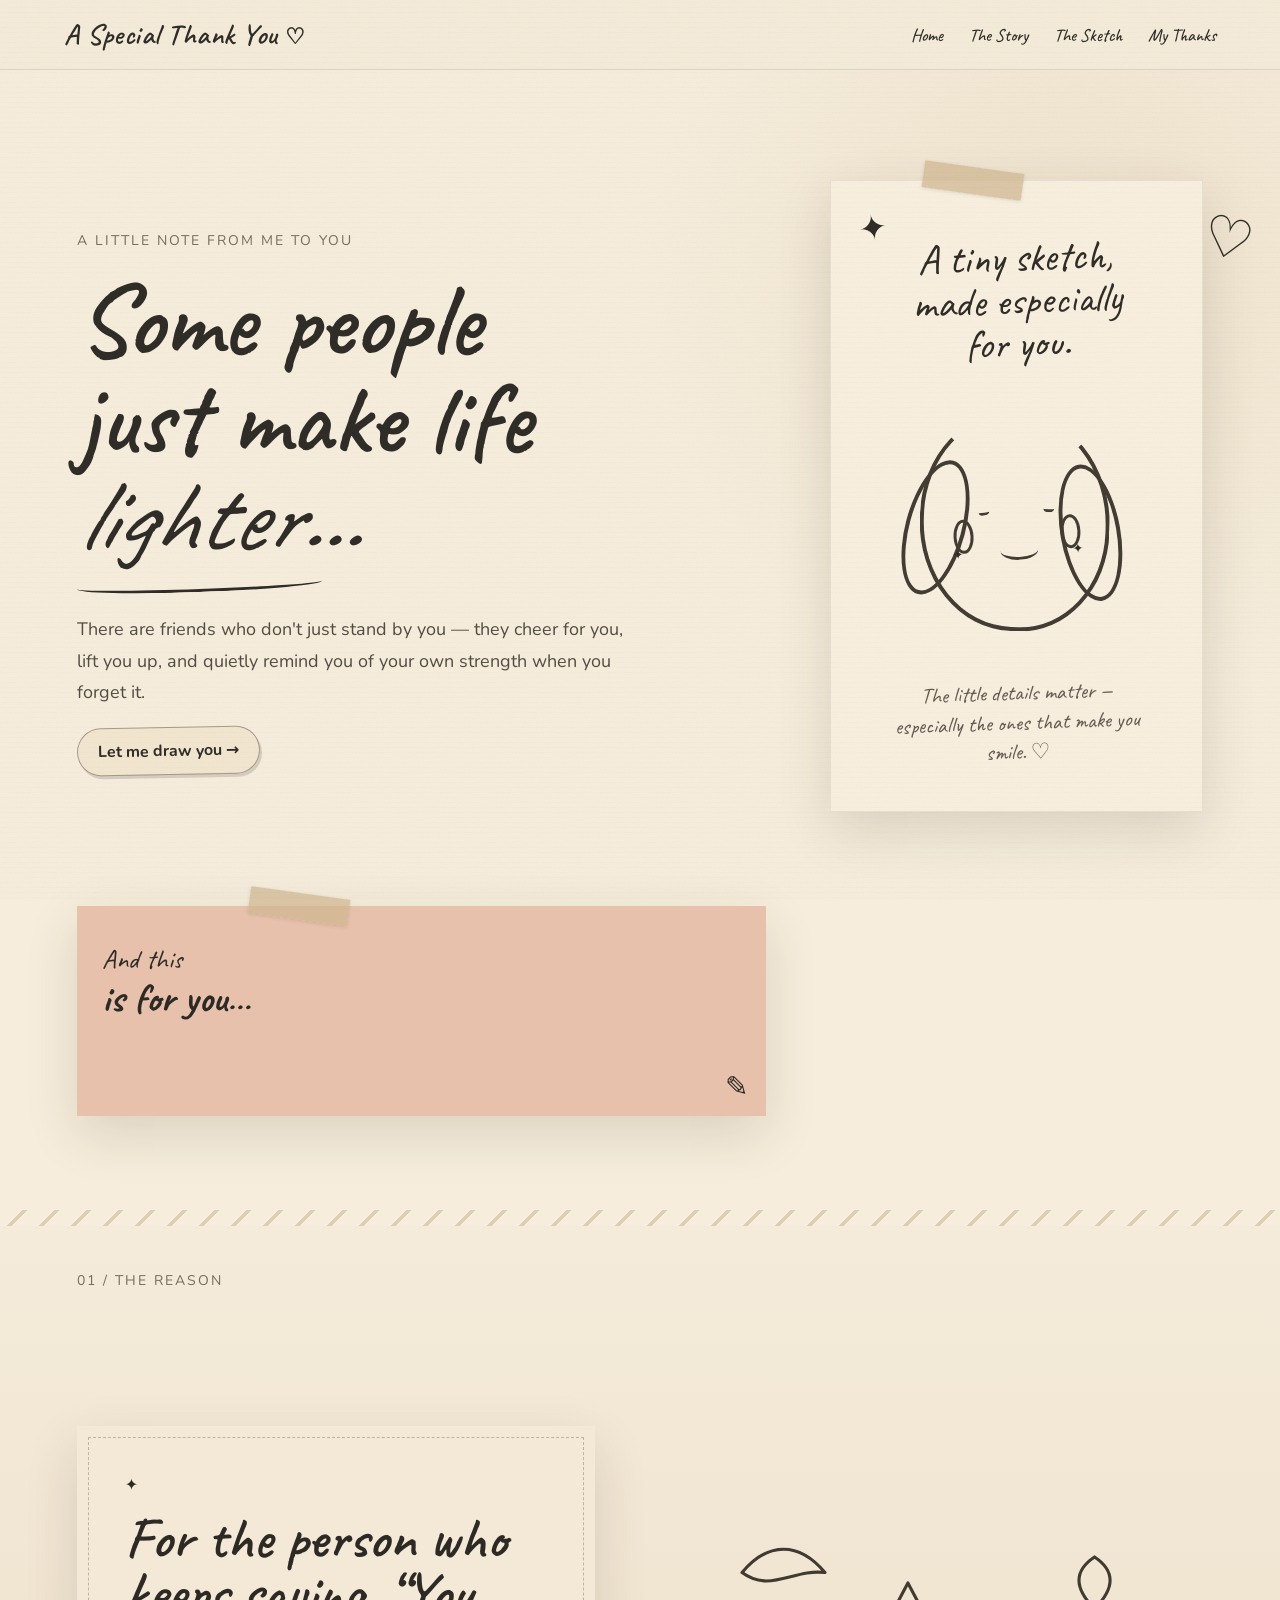
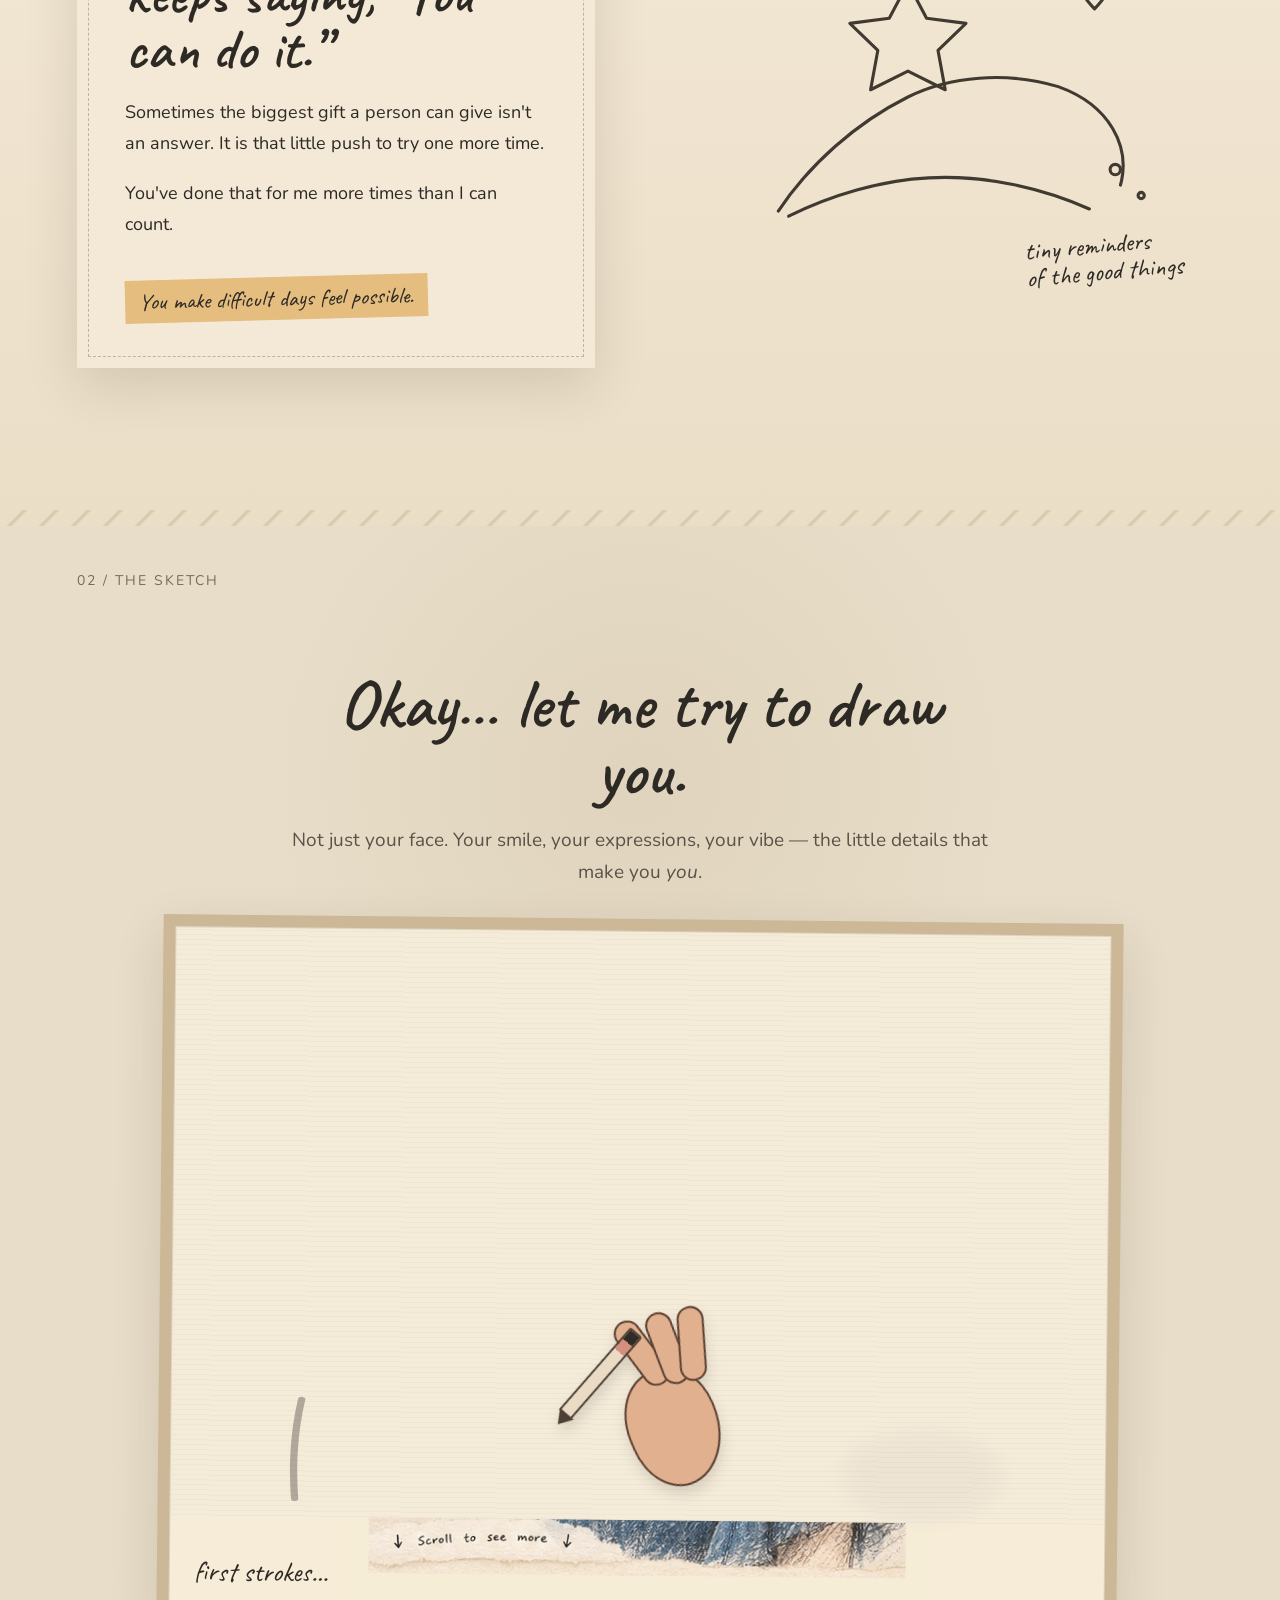
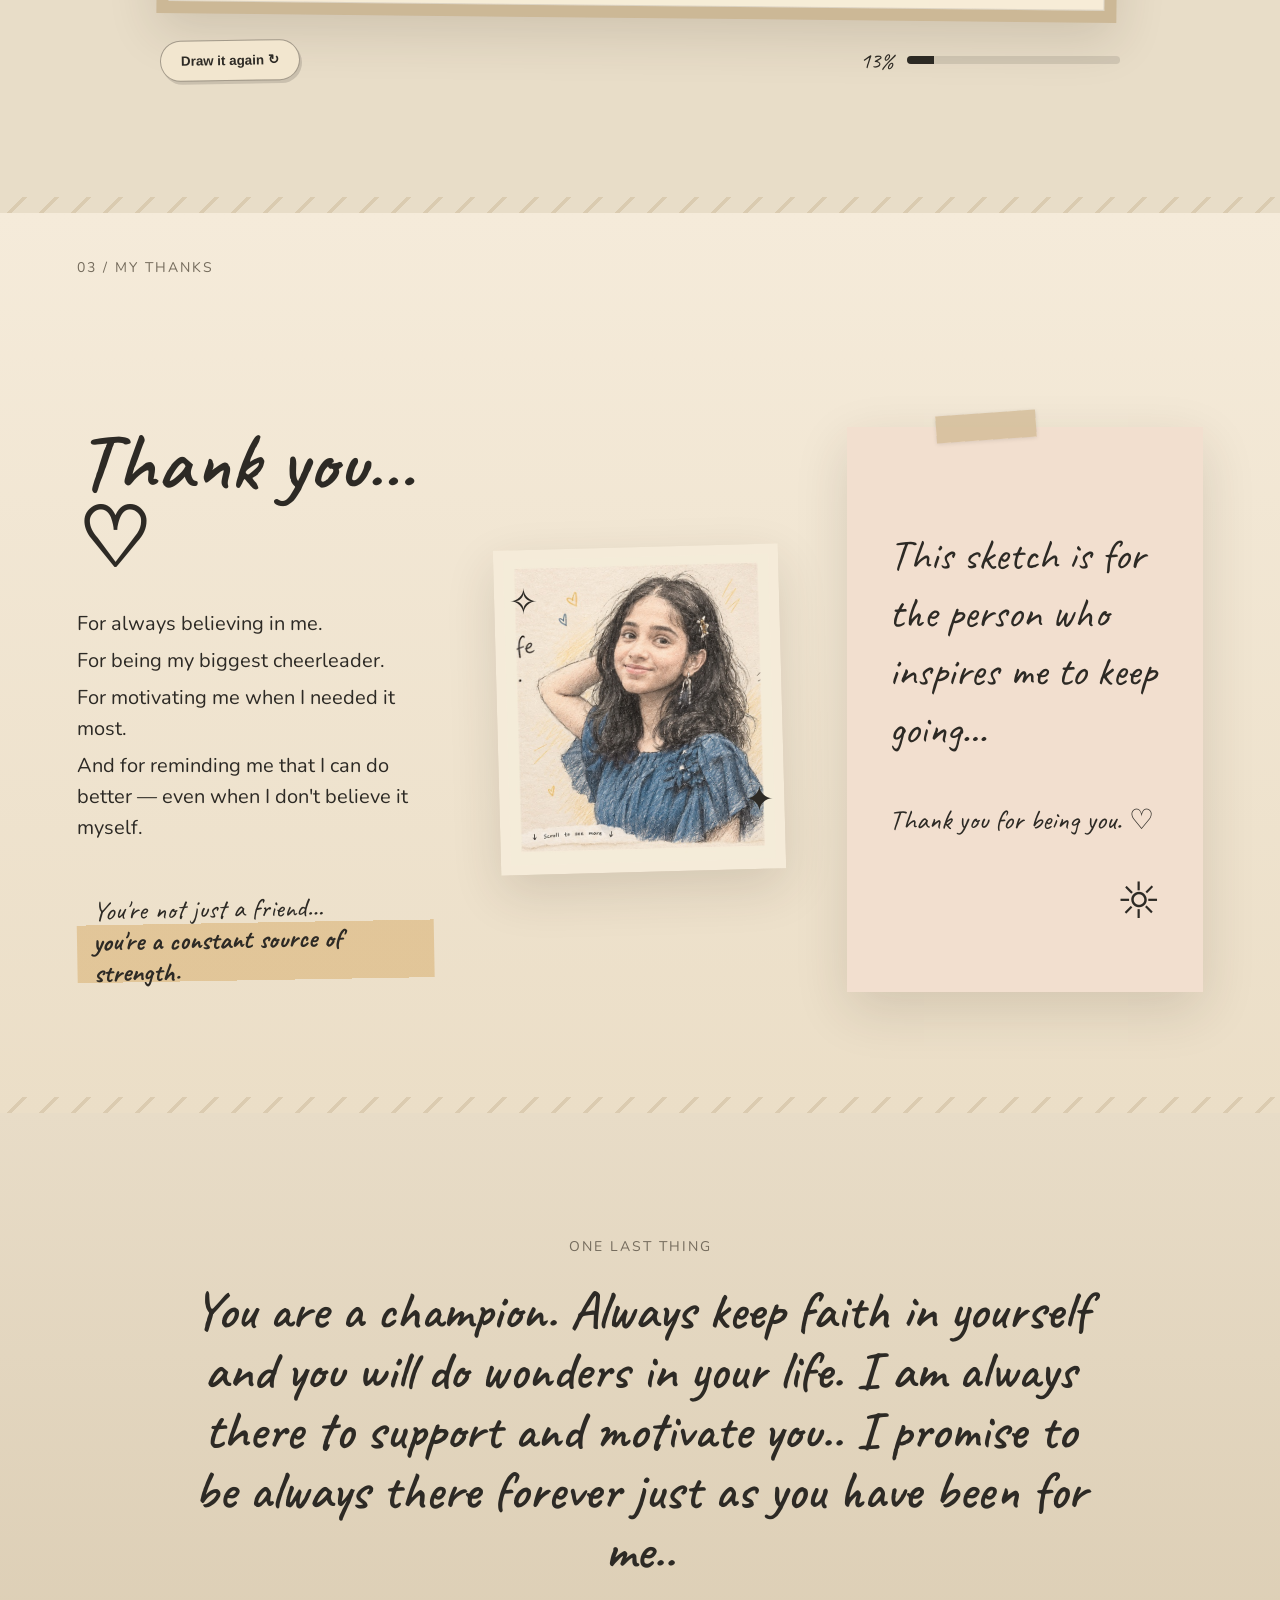
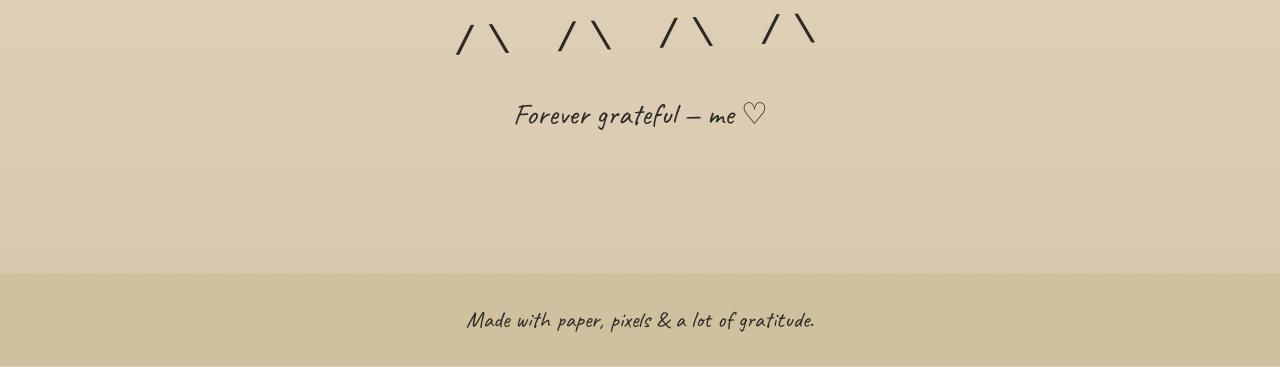
==== index.html @ 548583ce "Add Best Friend Thank You Website v3" ====
<!doctype html>
<html lang="en">
<head>
  <meta charset="utf-8" />
  <meta name="viewport" content="width=device-width, initial-scale=1" />
  <meta name="description" content="A hand-drawn thank-you letter for a best friend who always motivates me." />
  <title>A Little Thank You — For You ♡</title>
  <link rel="stylesheet" href="styles.css" />
</head>
<body>
  <div class="paper-grain" aria-hidden="true"></div>
  <header class="site-header">
    <div class="brand">A Special Thank You <span>♡</span></div>
    <nav>
      <a href="#home">Home</a>
      <a href="#story">The Story</a>
      <a href="#sketch">The Sketch</a>
      <a href="#thanks">My Thanks</a>
    </nav>
  </header>

  <main>
    <section class="hero section" id="home">
      <div class="hero-copy reveal-on-scroll">
        <p class="eyebrow">A little note from me to you</p>
        <h1>Some people<br />just make life<br /><em>lighter…</em></h1>
        <div class="scribble-line"></div>
        <p class="hero-text">There are friends who don't just stand by you — they cheer for you, lift you up, and quietly remind you of your own strength when you forget it.</p>
        <a class="paper-button" href="#sketch">Let me draw you →</a>
      </div>

      <div class="hero-letter reveal-on-scroll">
        <div class="tape tape-b"></div>
        <div class="hero-letter-inner">
          <div class="little-star">✦</div>
          <p class="hero-letter-script">A tiny sketch,<br />made especially<br />for you.</p>
          <div class="mini-doodle-face" aria-hidden="true">
            <span class="face-hair"></span>
            <span class="face-eye eye-left"></span>
            <span class="face-eye eye-right"></span>
            <span class="face-smile"></span>
            <span class="face-ear ear-left"></span>
            <span class="face-ear ear-right"></span>
          </div>
          <p class="hero-letter-note">The little details matter —<br />especially the ones that make you smile. ♡</p>
        </div>
        <span class="doodle doodle-heart">♡</span>
      </div>

      <aside class="sticky-note reveal-on-scroll">
        <div class="tape tape-b"></div>
        <p>And this<br /><strong>is for you…</strong></p>
        <span>✎</span>
      </aside>
    </section>

    <section class="story section" id="story">
      <div class="section-label">01 / The reason</div>
      <div class="story-grid">
        <div class="story-card torn reveal-on-scroll">
          <span class="card-icon">✦</span>
          <h2>For the person who keeps saying, “You can do it.”</h2>
          <p>Sometimes the biggest gift a person can give isn't an answer. It is that little push to try one more time.</p>
          <p>You've done that for me more times than I can count.</p>
          <div class="highlight">You make difficult days feel possible.</div>
        </div>
        <div class="doodle-page reveal-on-scroll" aria-label="Hand drawn doodles">
          <svg viewBox="0 0 500 380" role="img" aria-hidden="true">
            <path d="M90 300 C120 255 165 215 215 190 C255 170 310 165 360 180 C410 198 430 238 420 275" />
            <path d="M100 305 C140 285 190 270 235 268 C290 265 345 278 390 298" />
            <path d="M215 80 l18 34 38 5 -27 26 7 38 -36 -18 -36 18 7 -38 -27 -26 38 -5 z" />
            <path d="M395 55 q30 20 0 50 q-30 -30 0 -50" />
            <circle cx="415" cy="260" r="5" />
            <circle cx="440" cy="285" r="3" />
            <path d="M55 70 C80 40 110 40 135 70 C105 66 82 90 55 70" />
          </svg>
          <div class="tiny-handwriting">tiny reminders<br />of the good things</div>
        </div>
      </div>
    </section>

    <section class="sketch section" id="sketch">
      <div class="section-label">02 / The sketch</div>
      <div class="sketch-intro reveal-on-scroll">
        <h2>Okay… let me try to draw you.</h2>
        <p>Not just your face. Your smile, your expressions, your vibe — the little details that make you <em>you</em>.</p>
      </div>

      <div class="drawing-stage" id="drawingStage">
        <div class="canvas-frame">
          <div class="canvas-paper">
            <div class="sketch-reveal" id="sketchReveal">
              <img src="assets/portrait-sketch.jpg" alt="Hand-drawn portrait sketch" />
            </div>
            <svg class="sketch-lines" viewBox="0 0 640 720" preserveAspectRatio="none" aria-hidden="true">
              <path class="line line-1" d="M85 610 C80 520 95 440 130 380 C160 325 215 285 275 260" />
              <path class="line line-2" d="M275 260 C325 225 385 210 440 230 C500 252 540 305 555 370" />
              <path class="line line-3" d="M555 370 C575 440 560 535 520 600" />
              <path class="line line-4" d="M190 165 C245 115 350 92 435 130" />
            </svg>
            <div class="draw-shadow" id="drawShadow"></div>
            <div class="drawing-hand" id="drawingHand" aria-hidden="true">
              <div class="hand-palm"></div>
              <div class="hand-finger f1"></div>
              <div class="hand-finger f2"></div>
              <div class="hand-finger f3"></div>
              <div class="pencil"><span></span></div>
            </div>
            <div class="draw-caption" id="drawCaption">first strokes…</div>
          </div>
        </div>

        <div class="drawing-controls">
          <button class="paper-button" id="drawAgain">Draw it again ↻</button>
          <div class="draw-progress"><span id="progressText">0%</span><div class="progress-track"><div class="progress-fill" id="progressFill"></div></div></div>
        </div>
      </div>
    </section>

    <section class="thanks section" id="thanks">
      <div class="section-label">03 / My thanks</div>
      <div class="thanks-layout">
        <div class="thanks-copy reveal-on-scroll">
          <h2>Thank you… ♡</h2>
          <p>For always believing in me.</p>
          <p>For being my biggest cheerleader.</p>
          <p>For motivating me when I needed it most.</p>
          <p>And for reminding me that I can do better — even when I don't believe it myself.</p>
          <div class="underlined-note">You're not just a friend…<br /><strong>you're a constant source of strength.</strong></div>
        </div>

        <div class="portrait-final reveal-on-scroll">
          <div class="sparkle sparkle-1">✧</div>
          <div class="sparkle sparkle-2">✦</div>
          <img src="assets/portrait-sketch.jpg" alt="Final cheerful hand-drawn portrait" />
        </div>

        <div class="closing-card reveal-on-scroll">
          <div class="tape tape-c"></div>
          <p class="closing-big">This sketch is for the person who inspires me to keep going…</p>
          <p>Thank you for being you. ♡</p>
          <div class="mini-sun">☼</div>
        </div>
      </div>
    </section>

    <section class="finale section">
      <div class="finale-inner reveal-on-scroll">
        <p class="eyebrow">one last thing</p>
        <h2 class="final-message">You are a champion. Always keep faith in yourself and you will do wonders in your life. I am always there to support and motivate you.. I promise to be always there forever just as you have been for me..</h2>
        <div class="mountains">/\  /\    /\  /\</div>
        <p class="signature">Forever grateful — me ♡</p>
      </div>
    </section>
  </main>

  <footer>Made with paper, pixels &amp; a lot of gratitude.</footer>
  <script src="script.js"></script>
</body>
</html>
---- styles.css ----
@import url('https://fonts.googleapis.com/css2?family=Caveat:wght@400;500;600;700&family=Nunito:wght@400;500;600;700&display=swap');

:root{
  --paper:#efe3cc;
  --paper2:#f6eddc;
  --ink:#2d2a25;
  --muted:#756c5d;
  --line:#413a31;
  --accent:#c28c70;
  --blue:#6c8ca4;
  --shadow:0 18px 50px rgba(56,43,27,.14);
}
*{box-sizing:border-box}
html{scroll-behavior:smooth}
body{
  margin:0;color:var(--ink);background:#ded1b9;
  font-family:'Nunito',system-ui,-apple-system,sans-serif;
  overflow-x:hidden;
}
body:before{content:"";position:fixed;inset:0;pointer-events:none;z-index:20;opacity:.12;background-image:url("data:image/svg+xml,%3Csvg width='160' height='160' viewBox='0 0 160 160' xmlns='http://www.w3.org/2000/svg'%3E%3Cfilter id='n'%3E%3CfeTurbulence type='fractalNoise' baseFrequency='.8' numOctaves='3' stitchTiles='stitch'/%3E%3C/filter%3E%3Crect width='100%25' height='100%25' filter='url(%23n)' opacity='.35'/%3E%3C/svg%3E")}
.paper-grain{position:fixed;inset:0;pointer-events:none;opacity:.25;background:linear-gradient(transparent 0 49%,rgba(0,0,0,.03) 50% 51%,transparent 52%);background-size:100% 5px;z-index:19}
.site-header{position:sticky;top:0;z-index:15;display:flex;justify-content:space-between;align-items:center;padding:20px 5vw;background:rgba(246,237,220,.92);backdrop-filter:blur(8px);border-bottom:1px solid rgba(45,42,37,.12)}
.brand{font:600 29px/1 'Caveat',cursive;letter-spacing:.5px}.brand span{font-size:22px}
nav{display:flex;gap:26px}nav a{color:var(--ink);text-decoration:none;font:500 18px 'Caveat',cursive;position:relative}nav a:after{content:"";position:absolute;left:0;right:0;bottom:-5px;height:2px;background:var(--ink);transform:scaleX(0);transition:.25s}nav a:hover:after{transform:scaleX(1)}
.section{position:relative;min-height:100vh;padding:110px 6vw;background:var(--paper2);isolation:isolate}
.section:after{content:"";position:absolute;left:0;right:0;bottom:-2px;height:18px;background:linear-gradient(135deg,transparent 45%,#d7c6aa 46% 54%,transparent 55%) 0 0/32px 18px repeat-x;opacity:.8;z-index:-1}
.hero{display:grid;grid-template-columns:1.2fr .65fr;gap:5vw;align-items:center;min-height:calc(100vh - 72px);background:radial-gradient(circle at 84% 18%,rgba(214,192,152,.24),transparent 30%),var(--paper2)}
.eyebrow,.section-label{font-size:14px;letter-spacing:2px;text-transform:uppercase;color:var(--muted)}
h1,h2{font-family:'Caveat',cursive;font-weight:600;line-height:.96}h1{font-size:clamp(62px,8vw,110px);margin:22px 0 12px}h1 em{font-weight:400}.scribble-line{width:245px;height:14px;border-bottom:3px solid var(--ink);border-radius:50%;transform:rotate(-2deg);margin:0 0 22px}.hero-text{max-width:550px;font-size:18px;line-height:1.75;color:#514a40}.paper-button{display:inline-flex;align-items:center;gap:9px;border:1px solid rgba(45,42,37,.4);padding:12px 20px;background:#f2e6cf;color:var(--ink);text-decoration:none;border-radius:999px;font-weight:700;box-shadow:2px 3px 0 rgba(45,42,37,.16);transform:rotate(-1deg);transition:.2s}.paper-button:hover{transform:rotate(1deg) translateY(-2px);box-shadow:4px 6px 0 rgba(45,42,37,.14)}
.hero-letter{position:relative;justify-self:center;width:min(100%,420px);transform:rotate(2deg)}
.hero-letter-inner{position:relative;min-height:500px;padding:56px 40px 42px;background:#f8efdf;box-shadow:var(--shadow);border:1px solid rgba(45,42,37,.08)}
.hero-letter-script{margin:0;text-align:center;font:42px/1.02 'Caveat',cursive;transform:rotate(-2deg)}
.hero-letter-note{margin:24px auto 0;max-width:280px;text-align:center;color:#62594e;font:22px/1.35 'Caveat',cursive;transform:rotate(-2deg)}
.little-star{position:absolute;top:26px;left:28px;font:34px 'Caveat',cursive;transform:rotate(-10deg)}
.mini-doodle-face{position:relative;width:245px;height:260px;margin:30px auto 10px;transform:rotate(-3deg)}
.face-hair{position:absolute;left:26px;top:16px;width:190px;height:220px;border:4px solid var(--line);border-radius:48% 52% 46% 50%;border-top-color:transparent;transform:rotate(5deg)}
.face-hair:before,.face-hair:after{content:"";position:absolute;width:52px;height:130px;border:4px solid var(--line);border-radius:50%;top:46px}
.face-hair:before{left:-18px;transform:rotate(13deg)}
.face-hair:after{right:-15px;transform:rotate(-12deg)}
.face-eye{position:absolute;top:112px;width:11px;height:7px;border-bottom:3px solid var(--line);border-radius:50%}
.eye-left{left:85px;transform:rotate(-5deg)}.eye-right{right:84px;transform:rotate(5deg)}
.face-smile{position:absolute;left:105px;top:145px;width:38px;height:20px;border-bottom:3px solid var(--line);border-radius:0 0 50% 50%}
.face-ear{position:absolute;top:122px;width:20px;height:34px;border:3px solid var(--line);border-radius:50%}.ear-left{left:59px}.ear-right{right:59px}
.face-ear:after{content:"✦";position:absolute;top:23px;font-size:13px}.ear-left:after{left:-5px}.ear-right:after{right:-5px}
.tape{position:absolute;background:rgba(208,183,144,.72);width:100px;height:27px;z-index:2;box-shadow:0 1px 4px rgba(0,0,0,.1)}.tape-b{top:-13px;left:25%;transform:rotate(8deg)}.tape-c{top:-14px;left:25%;transform:rotate(-4deg)}.doodle{font:56px 'Caveat',cursive;position:absolute}.doodle-heart{right:-50px;top:24px;transform:rotate(14deg)}
.sticky-note{position:relative;align-self:start;margin-top:30px;background:#e8c1ad;padding:38px 25px 30px;min-height:210px;box-shadow:var(--shadow);transform:rotate(5deg);font:27px/1.15 'Caveat',cursive}.sticky-note p{margin:0}.sticky-note strong{font-size:40px}.sticky-note>span{position:absolute;right:18px;bottom:12px;font-size:28px}
.story,.thanks{background:linear-gradient(180deg,#f5ebda,#ebdec7)}.section-label{position:absolute;top:45px;left:6vw}.story-grid{max-width:1200px;margin:90px auto 0;display:grid;grid-template-columns:1fr 1fr;gap:7vw;align-items:center}.story-card{background:#f4e9d6;padding:48px;box-shadow:var(--shadow);transform:rotate(-1deg);position:relative}.story-card:before{content:"";position:absolute;inset:11px;border:1px dashed rgba(45,42,37,.28);pointer-events:none}.story-card h2{font-size:58px;margin:14px 0 20px;max-width:650px}.story-card p{font-size:18px;line-height:1.75;max-width:620px}.highlight{display:inline-block;margin-top:18px;padding:7px 14px;background:#e5be7f;transform:rotate(-1.5deg);font:23px 'Caveat',cursive}.doodle-page{min-height:420px;position:relative;display:grid;place-items:center}.doodle-page svg{width:100%;max-width:560px;overflow:visible}.doodle-page path,.doodle-page circle{fill:none;stroke:var(--line);stroke-width:3;stroke-linecap:round;stroke-linejoin:round}.tiny-handwriting{position:absolute;right:4%;bottom:5%;font:26px/1.05 'Caveat',cursive;transform:rotate(-5deg)}
.sketch{background:radial-gradient(circle at 50% 20%,rgba(188,173,145,.2),transparent 31%),#e8ddc8}.sketch-intro{max-width:700px;margin:35px auto 30px;text-align:center}.sketch-intro h2{font-size:70px;margin:0 0 14px}.sketch-intro p{font-size:19px;line-height:1.7;color:#5b5349}.drawing-stage{max-width:960px;margin:auto}.canvas-frame{background:#ccb896;padding:12px;box-shadow:var(--shadow);transform:rotate(.6deg)}.canvas-paper{height:min(75vh,720px);min-height:520px;overflow:hidden;position:relative;background:#f5ebd9;border:1px solid rgba(45,42,37,.12)}.canvas-paper:before{content:"";position:absolute;inset:0;background:repeating-linear-gradient(0deg,rgba(60,45,25,.03) 0 1px,transparent 1px 5px);pointer-events:none}.sketch-reveal{position:absolute;inset:0;clip-path:inset(100% 0 0 0);transition:clip-path .14s linear}.sketch-reveal img{width:100%;height:100%;object-fit:contain;object-position:center;background:#f5ebd9;filter:sepia(.06) contrast(.98)}.sketch-lines{position:absolute;inset:0;width:100%;height:100%;pointer-events:none}.line{fill:none;stroke:#332d26;stroke-width:5;stroke-linecap:round;stroke-dasharray:900;stroke-dashoffset:900;opacity:.35}.drawing-hand{position:absolute;width:160px;height:220px;left:50%;top:58%;transform:translate(-20px,-20px) rotate(-17deg);opacity:0;transition:none;filter:drop-shadow(0 8px 7px rgba(0,0,0,.12));pointer-events:none}.hand-palm{position:absolute;width:92px;height:120px;right:14px;bottom:26px;background:#e0b08f;border:2px solid #5c4031;border-radius:48% 44% 55% 46%;transform:rotate(-12deg)}.hand-finger{position:absolute;width:27px;height:75px;background:#e0b08f;border:2px solid #5c4031;border-radius:18px;top:18px;z-index:2}.f1{right:64px;transform:rotate(-26deg)}.f2{right:38px;transform:rotate(-10deg)}.f3{right:13px;transform:rotate(7deg)}.pencil{position:absolute;width:110px;height:16px;background:linear-gradient(90deg,#eadcc4 0 77%,#d78e7e 77% 89%,#2f2b27 89%);right:67px;top:60px;transform:rotate(-38deg);border:2px solid #4e4035;z-index:4;border-radius:3px}.pencil span{position:absolute;left:-13px;top:-2px;border-top:9px solid transparent;border-bottom:9px solid transparent;border-right:14px solid #4e4035}.draw-shadow{position:absolute;right:11%;bottom:13%;width:160px;height:90px;background:rgba(51,43,35,.06);border-radius:50%;filter:blur(10px);opacity:0}.draw-caption{position:absolute;bottom:20px;left:24px;font:28px 'Caveat',cursive;opacity:0;transform:translateY(8px);transition:.3s}
.drawing-controls{display:flex;justify-content:space-between;align-items:center;gap:30px;padding:22px 0}.draw-progress{display:flex;align-items:center;gap:13px;min-width:260px;font:23px 'Caveat',cursive}.progress-track{height:8px;flex:1;background:rgba(45,42,37,.12);border-radius:999px;overflow:hidden}.progress-fill{width:0;height:100%;background:var(--ink);transition:width .12s linear}
.thanks-layout{max-width:1240px;margin:100px auto 0;display:grid;grid-template-columns:1fr .8fr 1fr;gap:5vw;align-items:center}.thanks-copy h2{font-size:82px;margin:0 0 28px}.thanks-copy p{font-size:20px;line-height:1.55;margin:6px 0}.underlined-note{margin-top:34px;padding:10px 16px;background:linear-gradient(transparent 35%,rgba(217,177,114,.56) 35% 86%,transparent 86%);display:inline-block;font:27px/1.15 'Caveat',cursive;transform:rotate(-1deg)}.portrait-final{position:relative}.portrait-final img{width:100%;max-width:420px;display:block;margin:auto;background:#f5ebd9;padding:10px;box-shadow:var(--shadow);transform:rotate(-1.5deg)}.sparkle{position:absolute;font-size:35px;z-index:2}.sparkle-1{left:4%;top:10%}.sparkle-2{right:3%;bottom:15%}.closing-card{position:relative;background:#f2dfcf;padding:56px 42px;box-shadow:var(--shadow);transform:rotate(2deg)}.closing-card p{font:28px/1.35 'Caveat',cursive}.closing-big{font-size:43px!important}.mini-sun{font-size:50px;text-align:right}
.finale{min-height:80vh;background:linear-gradient(180deg,#e8dcc7,#d8c9ae);display:grid;place-items:center;text-align:center}.finale-inner{max-width:900px}.finale h2{font-size:clamp(58px,7vw,100px);margin:20px 0}.mountains{font:40px monospace;letter-spacing:10px;transform:rotate(-2deg)}.signature{font:30px 'Caveat',cursive;margin-top:35px}
footer{padding:32px 6vw;text-align:center;background:#cfc09f;font:23px 'Caveat',cursive}
.reveal-on-scroll{opacity:0;transform:translateY(22px);transition:opacity .8s ease,transform .8s ease}.reveal-on-scroll.visible{opacity:1;transform:none}

@media (max-width: 980px){
  nav{gap:15px}nav a{font-size:16px}.hero{grid-template-columns:1fr}.hero-copy{max-width:850px}.hero-letter{justify-self:center}.sticky-note{justify-self:end;margin-top:-18px}.story-grid,.thanks-layout{grid-template-columns:1fr}.story-card{max-width:720px;margin:auto}.doodle-page{min-height:300px}.thanks-layout{max-width:720px}.closing-card{max-width:640px;margin:auto}.portrait-final{order:-1}.portrait-final img{max-width:500px}}
@media (max-width: 640px){
  .site-header{padding:16px 18px}.brand{font-size:24px}nav{display:none}.section{padding:95px 22px;min-height:auto}.section-label{left:22px}.hero{padding-top:110px}.hero h1{font-size:66px}.hero-text{font-size:16px}.sticky-note{width:86%;font-size:24px}.sticky-note strong{font-size:34px}.story-card{padding:34px 25px}.story-card h2,.sketch-intro h2{font-size:48px}.canvas-paper{min-height:470px;height:70vh}.drawing-hand{transform:scale(.78) rotate(-17deg)}.drawing-controls{align-items:flex-start;flex-direction:column}.draw-progress{width:100%}.thanks-copy h2{font-size:64px}.closing-card{padding:46px 28px}.closing-big{font-size:36px!important}.finale h2{font-size:54px}}
@media (prefers-reduced-motion: reduce){html{scroll-behavior:auto}.reveal-on-scroll{transition:none}.drawing-hand,.sketch-reveal,.progress-fill{transition:none}}


.final-message{font-size:clamp(38px,4.2vw,66px)!important;line-height:1.12!important;max-width:1080px;margin:24px auto 34px!important;}
@media (max-width:900px){.final-message{font-size:42px!important;line-height:1.15!important;}}
@media (max-width:600px){.final-message{font-size:34px!important;line-height:1.2!important;}}
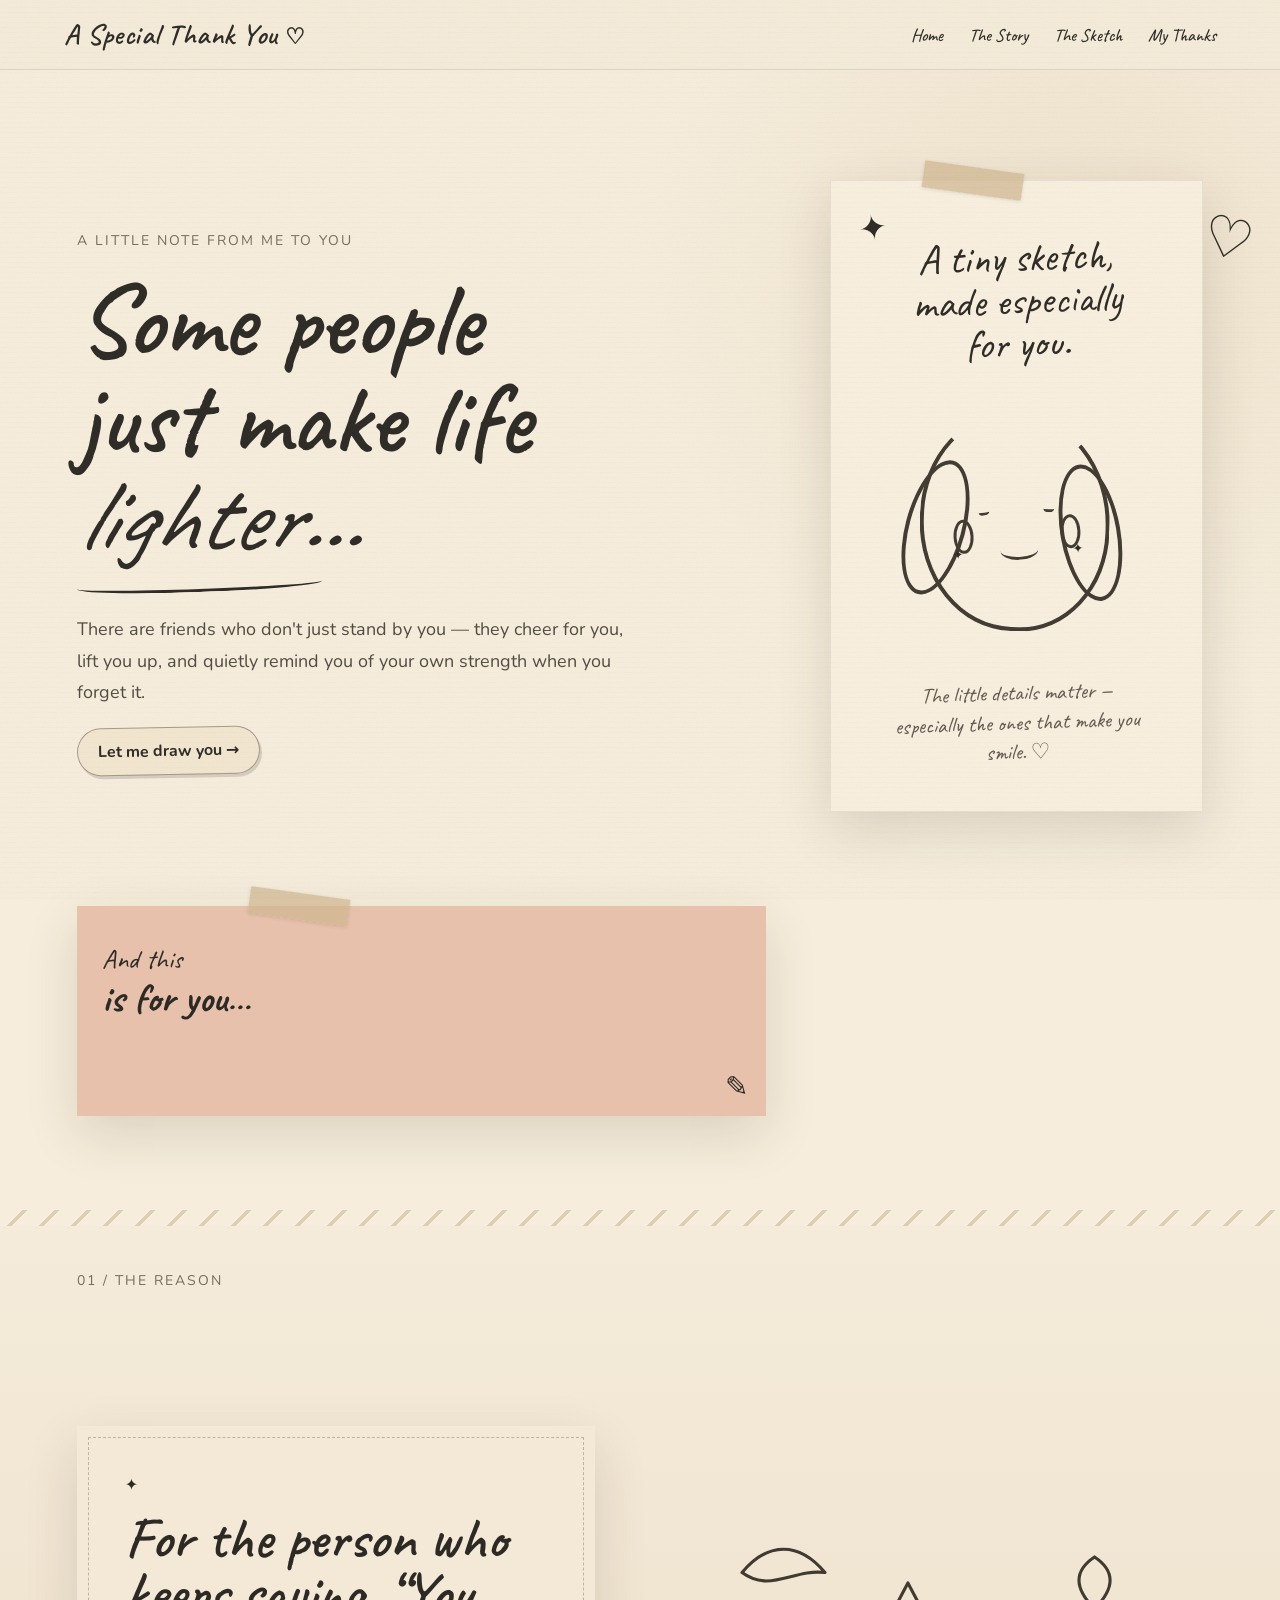
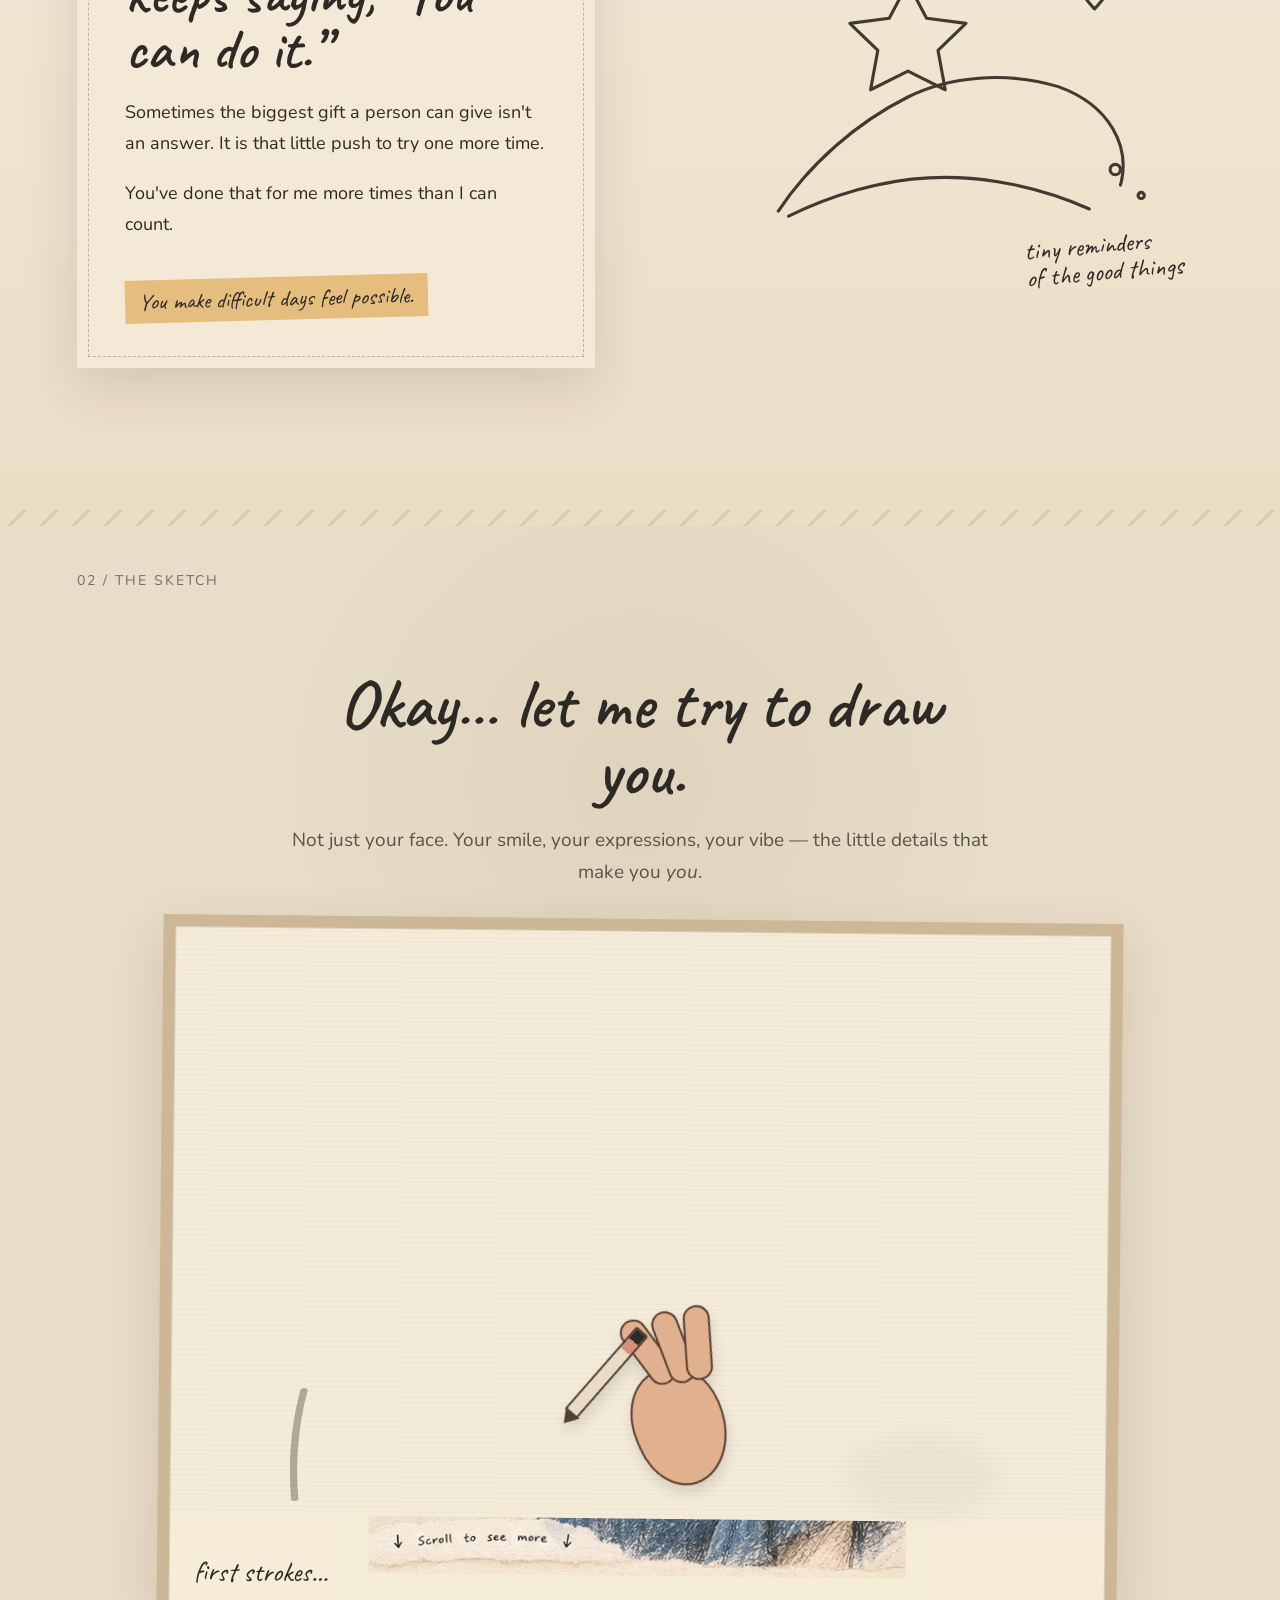
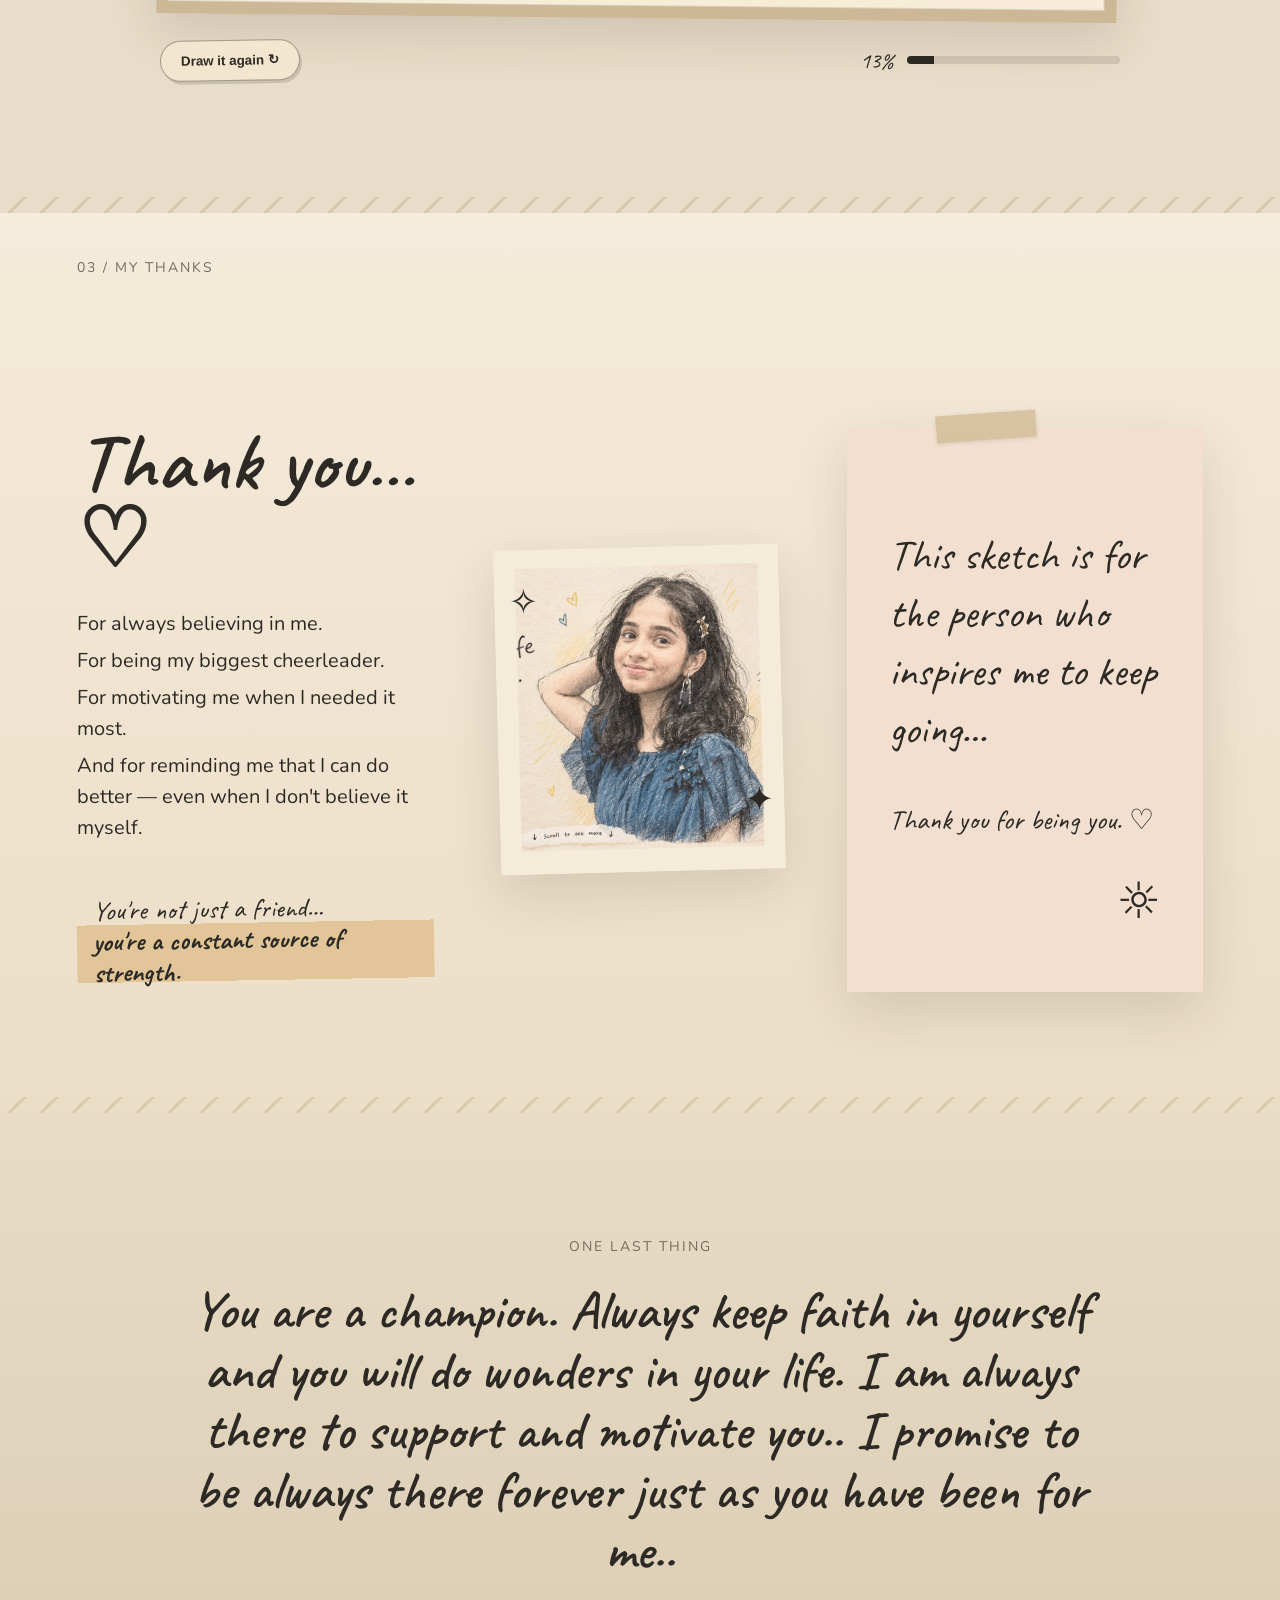
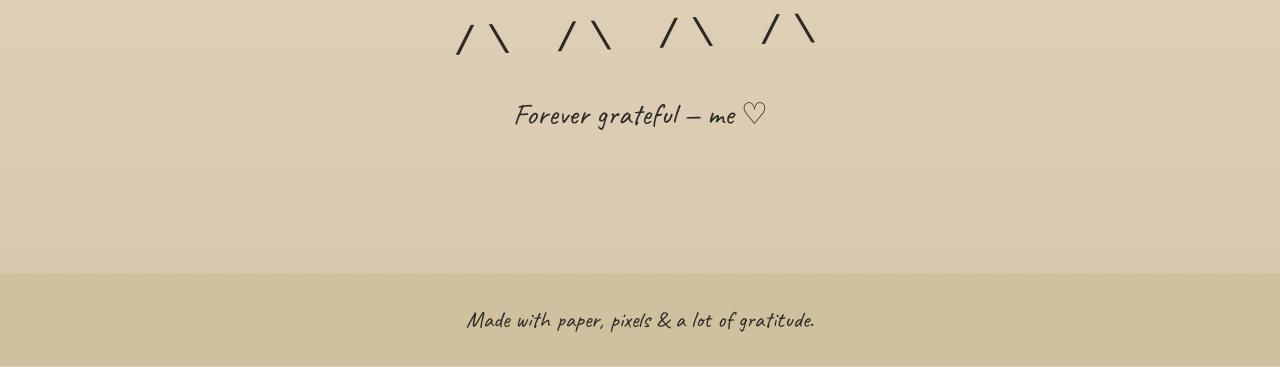
==== commit ca603727: "Song Update" ====
--- a/index.html
+++ b/index.html
@@ -9,6 +9,10 @@
 </head>
 <body>
   <div class="paper-grain" aria-hidden="true"></div>
+  <!-- Put a legally usable audio file at assets/tera-yaar-hoon-main.mp3. -->
+  <audio id="backgroundMusic" autoplay preload="auto" aria-hidden="true">
+    <source src="assets/tera-yaar-hoon-main.mp3.mp3" type="audio/mpeg" />
+  </audio>
   <header class="site-header">
     <div class="brand">A Special Thank You <span>♡</span></div>
     <nav>
@@ -155,6 +159,7 @@
   </main>
 
   <footer>Made with paper, pixels &amp; a lot of gratitude.</footer>
+
   <script src="script.js"></script>
 </body>
 </html>
--- a/styles.css
+++ b/styles.css
@@ -62,3 +62,7 @@
 .final-message{font-size:clamp(38px,4.2vw,66px)!important;line-height:1.12!important;max-width:1080px;margin:24px auto 34px!important;}
 @media (max-width:900px){.final-message{font-size:42px!important;line-height:1.15!important;}}
 @media (max-width:600px){.final-message{font-size:34px!important;line-height:1.2!important;}}
+
+
+/* Audio is intentionally invisible; the site keeps its original scrapbook layout. */
+#backgroundMusic { display: none; }
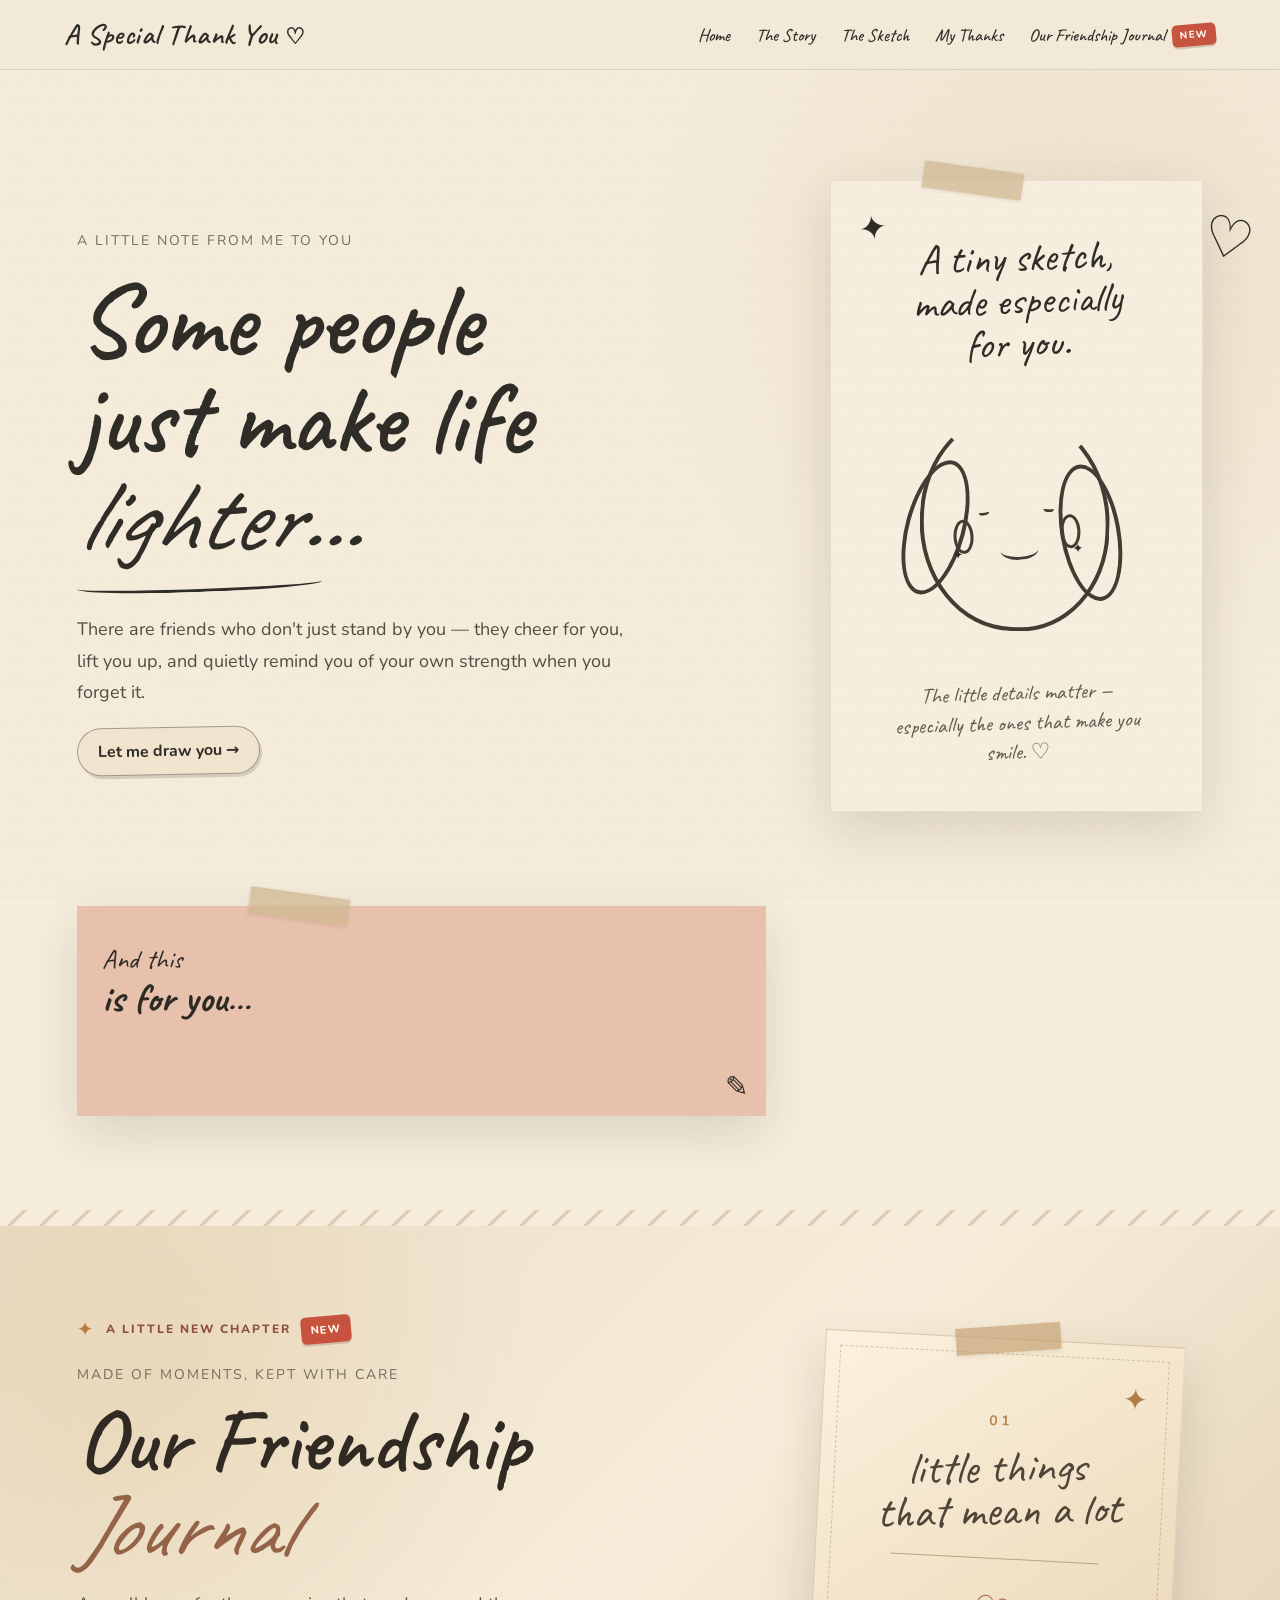
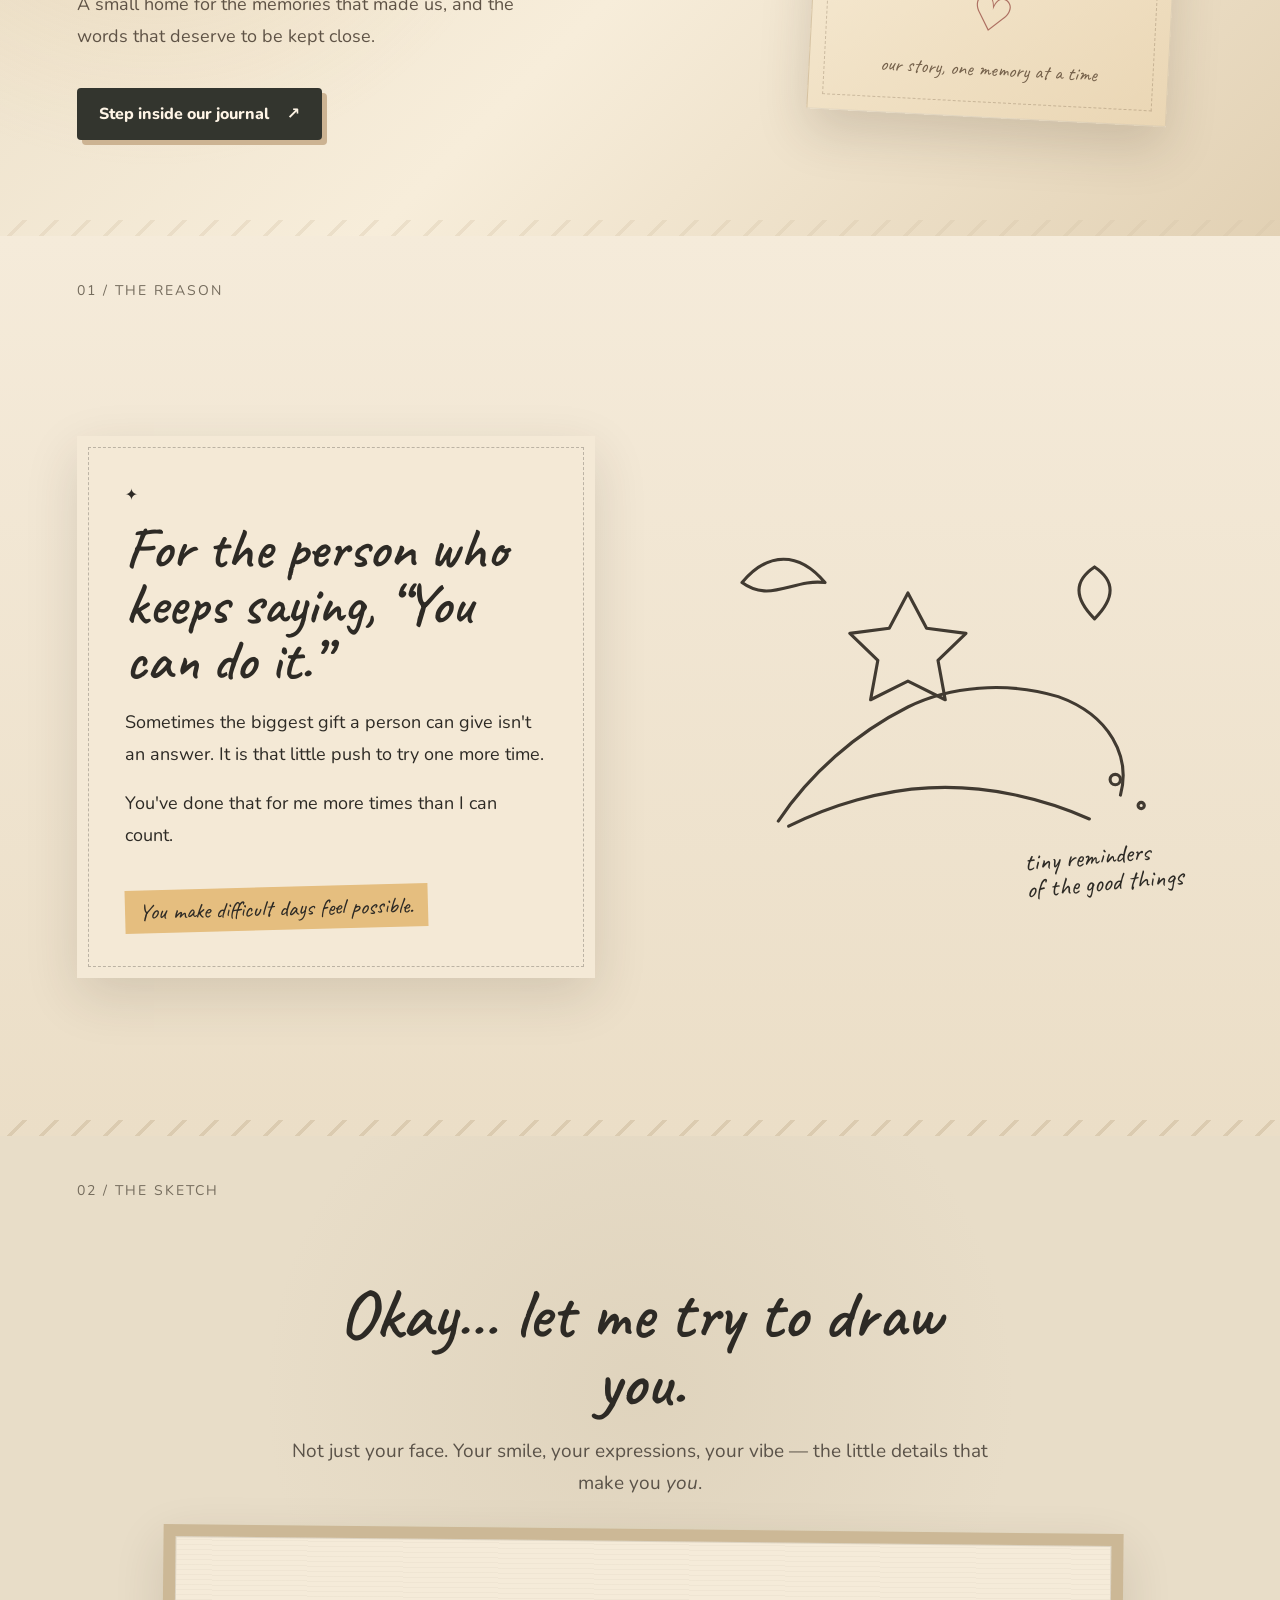
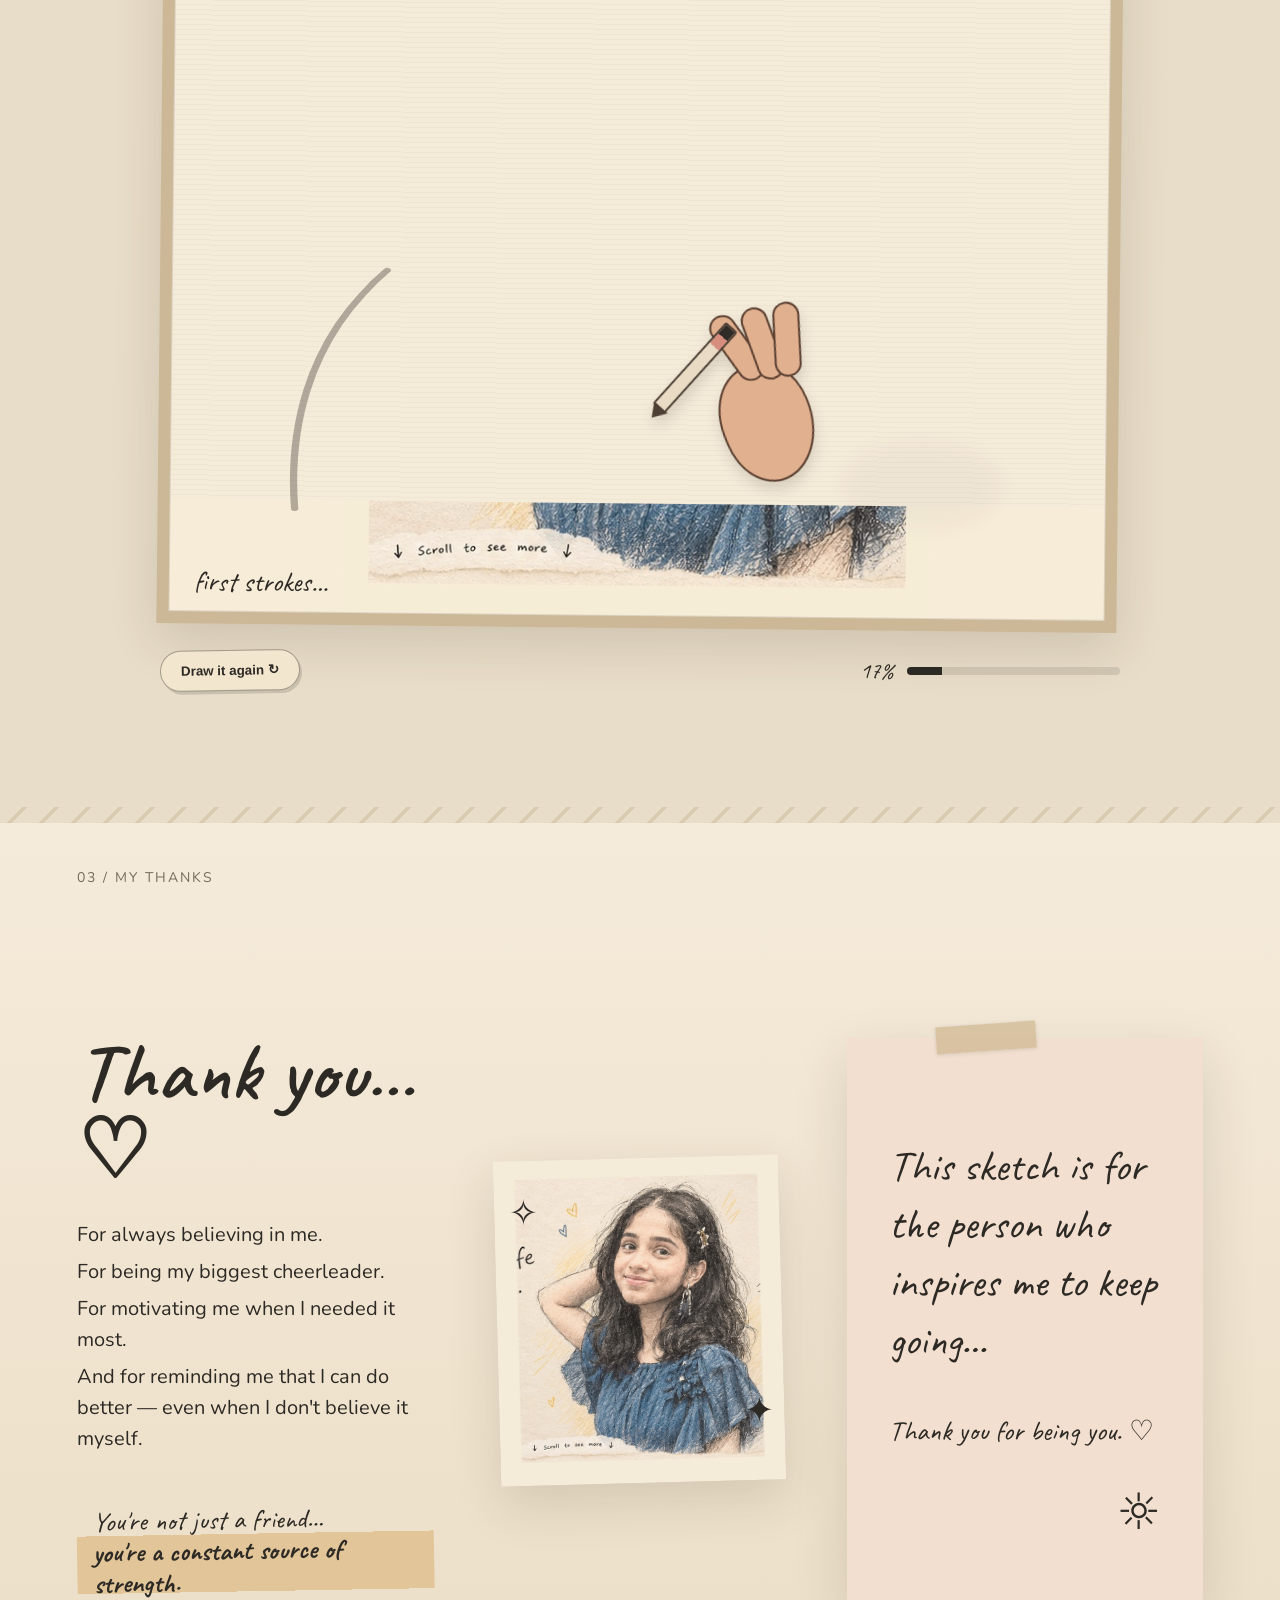
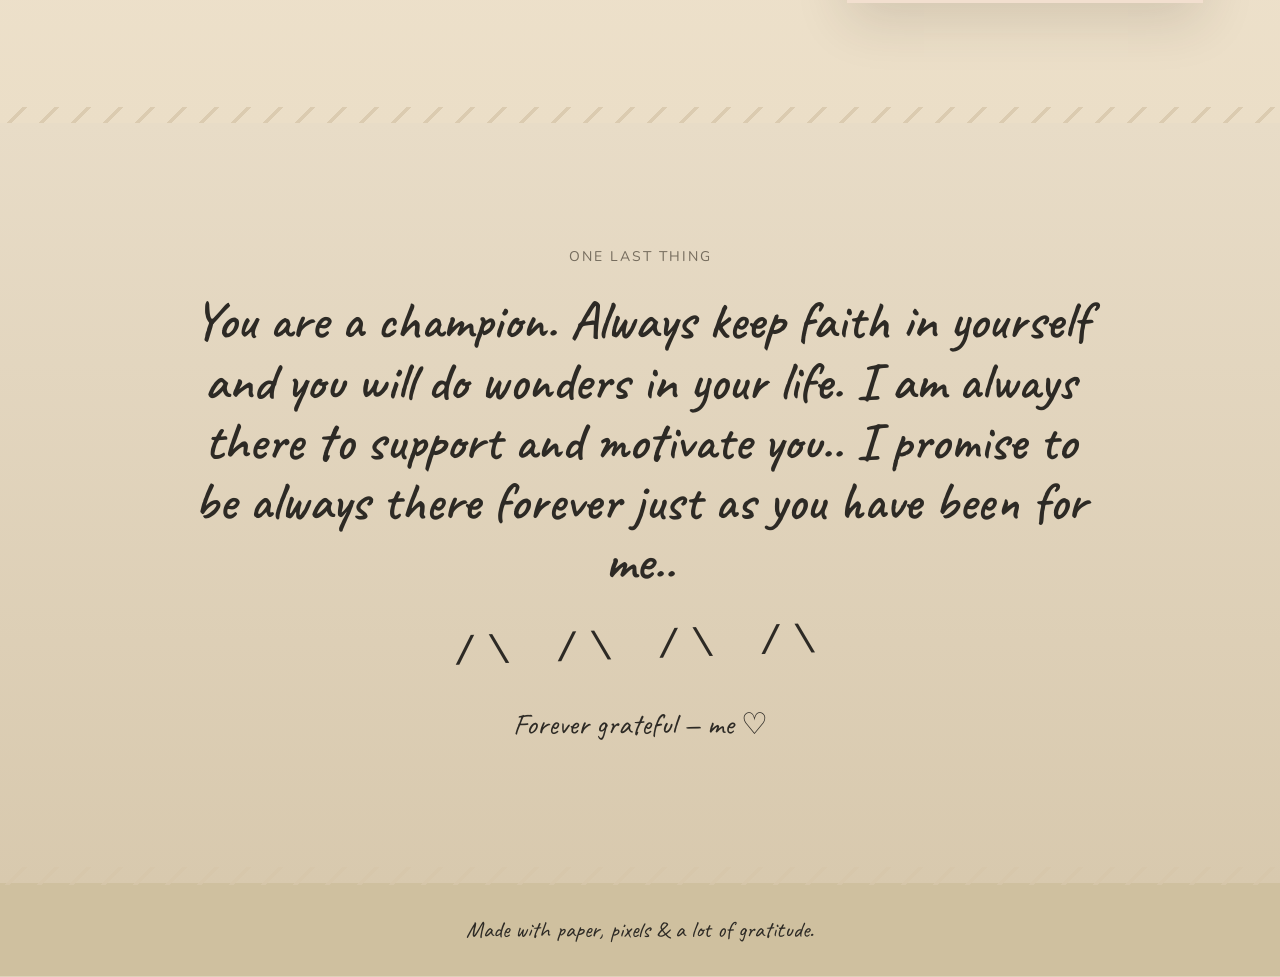
==== commit f73398ce: "JOURNAL" ====
--- a/index.html
+++ b/index.html
@@ -9,10 +9,6 @@
 </head>
 <body>
   <div class="paper-grain" aria-hidden="true"></div>
-  <!-- Put a legally usable audio file at assets/tera-yaar-hoon-main.mp3. -->
-  <audio id="backgroundMusic" autoplay preload="auto" aria-hidden="true">
-    <source src="assets/tera-yaar-hoon-main.mp3.mp3" type="audio/mpeg" />
-  </audio>
   <header class="site-header">
     <div class="brand">A Special Thank You <span>♡</span></div>
     <nav>
@@ -20,6 +16,7 @@
       <a href="#story">The Story</a>
       <a href="#sketch">The Sketch</a>
       <a href="#thanks">My Thanks</a>
+      <a class="journal-nav-link" href="journal.html">Our Friendship Journal <span class="nav-new-badge">NEW</span></a>
     </nav>
   </header>
 
@@ -56,6 +53,27 @@
         <p>And this<br /><strong>is for you…</strong></p>
         <span>✎</span>
       </aside>
+    </section>
+
+    <section class="journal-callout section" id="friendship-journal">
+      <div class="journal-callout-inner reveal-on-scroll">
+        <div class="journal-callout-copy">
+          <div class="journal-release-line"><span class="release-sparkle">✦</span> A little new chapter <span class="release-badge">NEW</span></div>
+          <p class="eyebrow">Made of moments, kept with care</p>
+          <h2>Our Friendship<br /><em>Journal</em></h2>
+          <p>A small home for the memories that made us, and the words that deserve to be kept close.</p>
+          <a class="journal-open-button" href="journal.html">Step inside our journal <span aria-hidden="true">↗</span></a>
+        </div>
+        <div class="journal-paper-preview" aria-hidden="true">
+          <span class="preview-tape"></span>
+          <span class="preview-doodle preview-star">✦</span>
+          <span class="preview-number">01</span>
+          <span class="preview-script">little things<br />that mean a lot</span>
+          <span class="preview-line"></span>
+          <span class="preview-heart">♡</span>
+          <span class="preview-caption">our story, one memory at a time</span>
+        </div>
+      </div>
     </section>
 
     <section class="story section" id="story">
--- a/styles.css
+++ b/styles.css
@@ -64,5 +64,32 @@
 @media (max-width:600px){.final-message{font-size:34px!important;line-height:1.2!important;}}
 
 
-/* Audio is intentionally invisible; the site keeps its original scrapbook layout. */
-#backgroundMusic { display: none; }
+
+/* Friendship Journal homepage feature */
+.journal-nav-link{display:inline-flex;align-items:center;gap:7px!important}
+.nav-new-badge,.release-badge{display:inline-flex;align-items:center;justify-content:center;background:#c7533e;color:#fff7ec;font:800 10px/1 'Nunito',sans-serif;letter-spacing:1.1px;padding:6px 8px;border-radius:5px;box-shadow:0 2px 0 rgba(90,28,18,.18);transform:rotate(-5deg)}
+.journal-callout{min-height:0;padding-top:90px;padding-bottom:96px;background:radial-gradient(circle at 12% 25%,rgba(219,183,128,.24),transparent 32%),linear-gradient(135deg,#e9ddc6,#f7edda 52%,#e2d1b4)}
+.journal-callout:after{opacity:.35}
+.journal-callout-inner{max-width:1160px;margin:0 auto;display:grid;grid-template-columns:1.2fr .8fr;gap:7vw;align-items:center}
+.journal-callout-copy{max-width:620px}
+.journal-release-line{display:flex;align-items:center;gap:10px;color:#8e513e;font-size:12px;font-weight:800;letter-spacing:2px;text-transform:uppercase;margin-bottom:22px}
+.release-sparkle{font-size:20px;color:#bb7b3d}
+.release-badge{font-size:11px;padding:8px 10px;animation:new-badge-glow 2.7s ease-in-out infinite}
+.journal-callout-copy h2{font-size:clamp(58px,7vw,90px);margin:14px 0 18px;color:#302a23}
+.journal-callout-copy h2 em{font-weight:400;color:#946348}
+.journal-callout-copy>p:not(.eyebrow){max-width:490px;font-size:18px;line-height:1.8;color:#5f5346}
+.journal-open-button{display:inline-flex;align-items:center;gap:18px;margin-top:18px;padding:15px 22px;background:#33352e;color:#fff5e6;text-decoration:none;border-radius:4px;box-shadow:5px 5px 0 #ccb392;font-weight:800;transition:transform .2s,box-shadow .2s}
+.journal-open-button:hover{transform:translate(2px,2px);box-shadow:3px 3px 0 #ccb392}
+.journal-paper-preview{position:relative;min-height:380px;max-width:360px;width:100%;justify-self:center;display:flex;flex-direction:column;align-items:center;justify-content:center;background:linear-gradient(145deg,#fbf2df,#ead6b4);color:#514438;box-shadow:0 22px 50px rgba(67,48,28,.17);transform:rotate(3deg);border:1px solid rgba(89,64,37,.14);overflow:visible}
+.journal-paper-preview:before{content:"";position:absolute;inset:14px;border:1px dashed rgba(94,71,46,.26);pointer-events:none}
+.preview-tape{position:absolute;top:-14px;left:36%;width:105px;height:27px;background:rgba(195,158,112,.65);transform:rotate(-7deg);box-shadow:0 2px 4px #7a624222}
+.preview-number{font:700 14px 'Nunito',sans-serif;letter-spacing:4px;color:#b88752}
+.preview-script{font:46px/.94 'Caveat',cursive;text-align:center;margin-top:16px;transform:rotate(-4deg)}
+.preview-line{width:58%;height:1px;background:#bca282;margin:26px auto}
+.preview-star{position:absolute;top:34px;right:34px;font-size:30px;color:#ad7e45}
+.preview-heart{font:48px 'Caveat',cursive;color:#ad6f61;transform:rotate(10deg)}
+.preview-caption{position:absolute;bottom:35px;left:0;right:0;text-align:center;font:20px 'Caveat',cursive;color:#75614b}
+@keyframes new-badge-glow{0%,100%{box-shadow:0 2px 0 rgba(90,28,18,.18),0 0 0 rgba(199,83,62,0)}50%{box-shadow:0 2px 0 rgba(90,28,18,.18),0 0 15px rgba(199,83,62,.25)}}
+@media(max-width:980px){.journal-nav-link{gap:5px!important}.journal-callout-inner{grid-template-columns:1fr 300px;gap:35px}.journal-paper-preview{min-height:330px}}
+@media(max-width:760px){.site-header nav{display:none}.journal-callout{padding:84px 24px}.journal-callout-inner{grid-template-columns:1fr;gap:52px}.journal-callout-copy h2{font-size:64px}.journal-paper-preview{min-height:320px;width:min(100%,330px);grid-row:1}.journal-release-line{flex-wrap:wrap}.journal-open-button{max-width:100%}}
+@media(prefers-reduced-motion:reduce){.release-badge{animation:none}}
